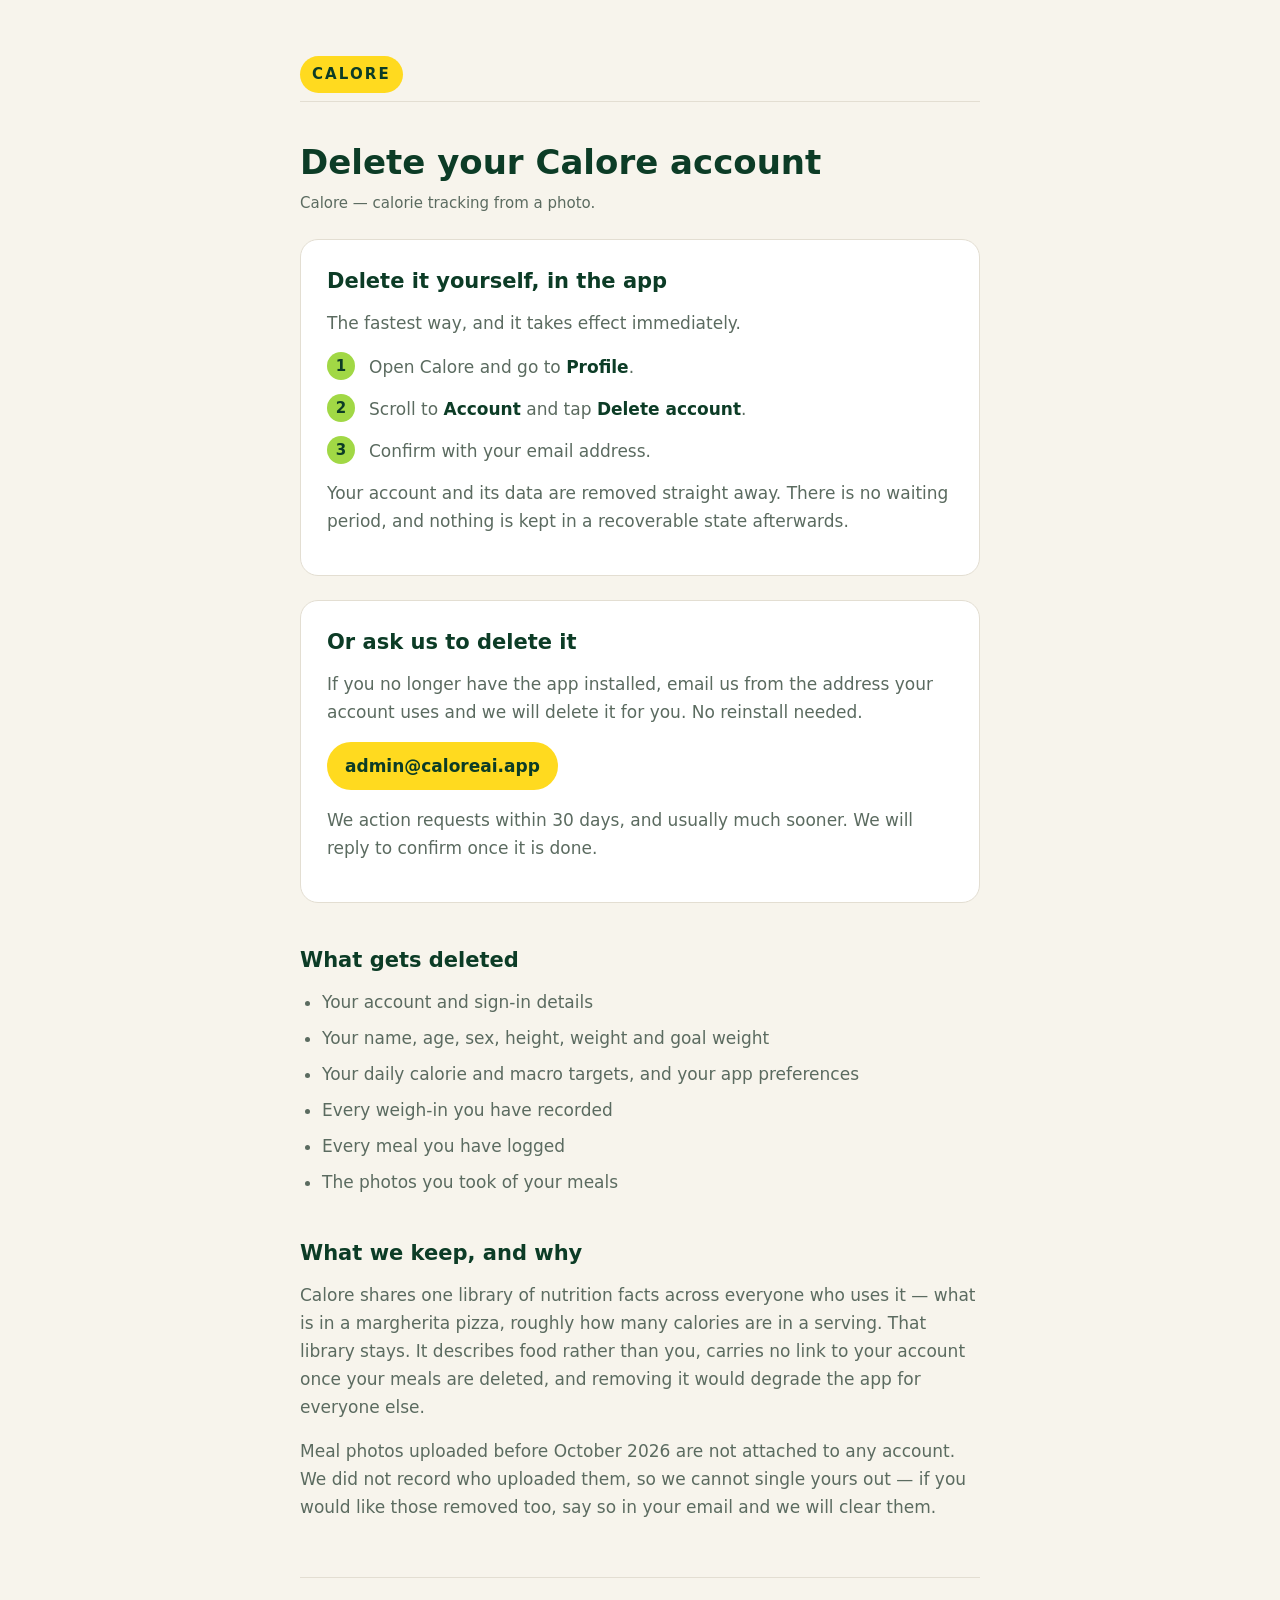
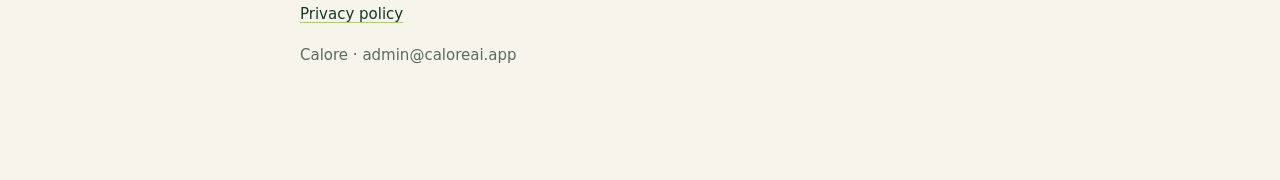
==== delete-account/index.html @ ec3ad157 "The public pages for caloreai.app Both app stores require a privacy policy URL, and Google Play requ" ====
<!DOCTYPE html>
<html lang="en">
<head>
<meta charset="utf-8">
<meta name="viewport" content="width=device-width, initial-scale=1">
<title>Delete your Calore account</title>
<meta name="description" content="How to delete your Calore account and all the data stored with it.">
<link rel="stylesheet" href="../style.css">
</head>
<body>
<main>
  <header><a class="wordmark" href="/">Calore</a></header>

  <h1>Delete your Calore account</h1>
  <p class="updated">Calore — calorie tracking from a photo.</p>

  <div class="card">
    <h2>Delete it yourself, in the app</h2>
    <p>The fastest way, and it takes effect immediately.</p>
    <ol class="steps">
      <li>Open Calore and go to <strong>Profile</strong>.</li>
      <li>Scroll to <strong>Account</strong> and tap <strong>Delete account</strong>.</li>
      <li>Confirm with your email address.</li>
    </ol>
    <p>Your account and its data are removed straight away. There is no waiting
      period, and nothing is kept in a recoverable state afterwards.</p>
  </div>

  <div class="card">
    <h2>Or ask us to delete it</h2>
    <p>If you no longer have the app installed, email us from the address your
      account uses and we will delete it for you. No reinstall needed.</p>
    <p><a class="email" href="mailto:admin@caloreai.app?subject=Delete%20my%20Calore%20account">admin@caloreai.app</a></p>
    <p>We action requests within 30 days, and usually much sooner. We will
      reply to confirm once it is done.</p>
  </div>

  <h2>What gets deleted</h2>
  <ul>
    <li>Your account and sign-in details</li>
    <li>Your name, age, sex, height, weight and goal weight</li>
    <li>Your daily calorie and macro targets, and your app preferences</li>
    <li>Every weigh-in you have recorded</li>
    <li>Every meal you have logged</li>
    <li>The photos you took of your meals</li>
  </ul>

  <h2>What we keep, and why</h2>
  <p>Calore shares one library of nutrition facts across everyone who uses it —
    what is in a margherita pizza, roughly how many calories are in a serving.
    That library stays. It describes food rather than you, carries no link to
    your account once your meals are deleted, and removing it would degrade the
    app for everyone else.</p>
  <p>Meal photos uploaded before October 2026 are not attached to any account.
    We did not record who uploaded them, so we cannot single yours out — if you
    would like those removed too, say so in your email and we will clear them.</p>

  <footer>
    <p><a href="../privacy/">Privacy policy</a></p>
    <p>Calore · admin@caloreai.app</p>
  </footer>
</main>
</body>
</html>
---- style.css ----
/* Calore — shared styles for the public pages.
   Palette matches lib/core/theme/app_colors.dart so the site and the app
   look like the same product. */
:root {
  --forest: #0c3c26;
  --lime: #a1d845;
  --sun: #ffda1f;
  --background: #f7f4ec;
  --surface: #ffffff;
  --text-secondary: #5b6b60;
  --border: #e3ded2;
}

* { box-sizing: border-box; }

body {
  margin: 0;
  padding: 0 24px 96px;
  background: var(--background);
  color: var(--forest);
  font: 17px/1.65 ui-rounded, "SF Pro Rounded", system-ui, -apple-system, Segoe UI, sans-serif;
}

main { max-width: 680px; margin: 0 auto; }

header {
  padding: 56px 0 8px;
  border-bottom: 1px solid var(--border);
  margin-bottom: 40px;
}

.wordmark {
  display: inline-block;
  font-size: 15px;
  font-weight: 800;
  letter-spacing: 0.14em;
  text-transform: uppercase;
  color: var(--forest);
  text-decoration: none;
  padding: 6px 12px;
  border-radius: 999px;
  background: var(--sun);
}

h1 { font-size: 34px; line-height: 1.2; margin: 28px 0 8px; }
h2 { font-size: 21px; margin: 40px 0 10px; }
p, li { color: var(--text-secondary); }
p { margin: 0 0 16px; }
ul { margin: 0 0 16px; padding-left: 22px; }
li { margin-bottom: 8px; }
strong { color: var(--forest); }
a { color: var(--forest); text-decoration-color: var(--lime); text-underline-offset: 3px; }

.updated { font-size: 15px; color: var(--text-secondary); margin: 0 0 8px; }

.card {
  background: var(--surface);
  border: 1px solid var(--border);
  border-radius: 18px;
  padding: 24px 26px;
  margin: 24px 0;
}

.card h2 { margin-top: 0; }

.steps { counter-reset: step; list-style: none; padding: 0; margin: 0; }
.steps li {
  counter-increment: step;
  position: relative;
  padding-left: 42px;
  margin-bottom: 14px;
}
.steps li::before {
  content: counter(step);
  position: absolute;
  left: 0;
  top: -1px;
  width: 28px;
  height: 28px;
  border-radius: 50%;
  background: var(--lime);
  color: var(--forest);
  font-weight: 800;
  font-size: 15px;
  display: grid;
  place-items: center;
}

.email {
  display: inline-block;
  font-weight: 700;
  background: var(--sun);
  color: var(--forest);
  padding: 10px 18px;
  border-radius: 999px;
  text-decoration: none;
}

footer {
  margin-top: 56px;
  padding-top: 24px;
  border-top: 1px solid var(--border);
  font-size: 15px;
  color: var(--text-secondary);
}

@media (max-width: 520px) {
  h1 { font-size: 28px; }
  body { padding: 0 18px 72px; }
}
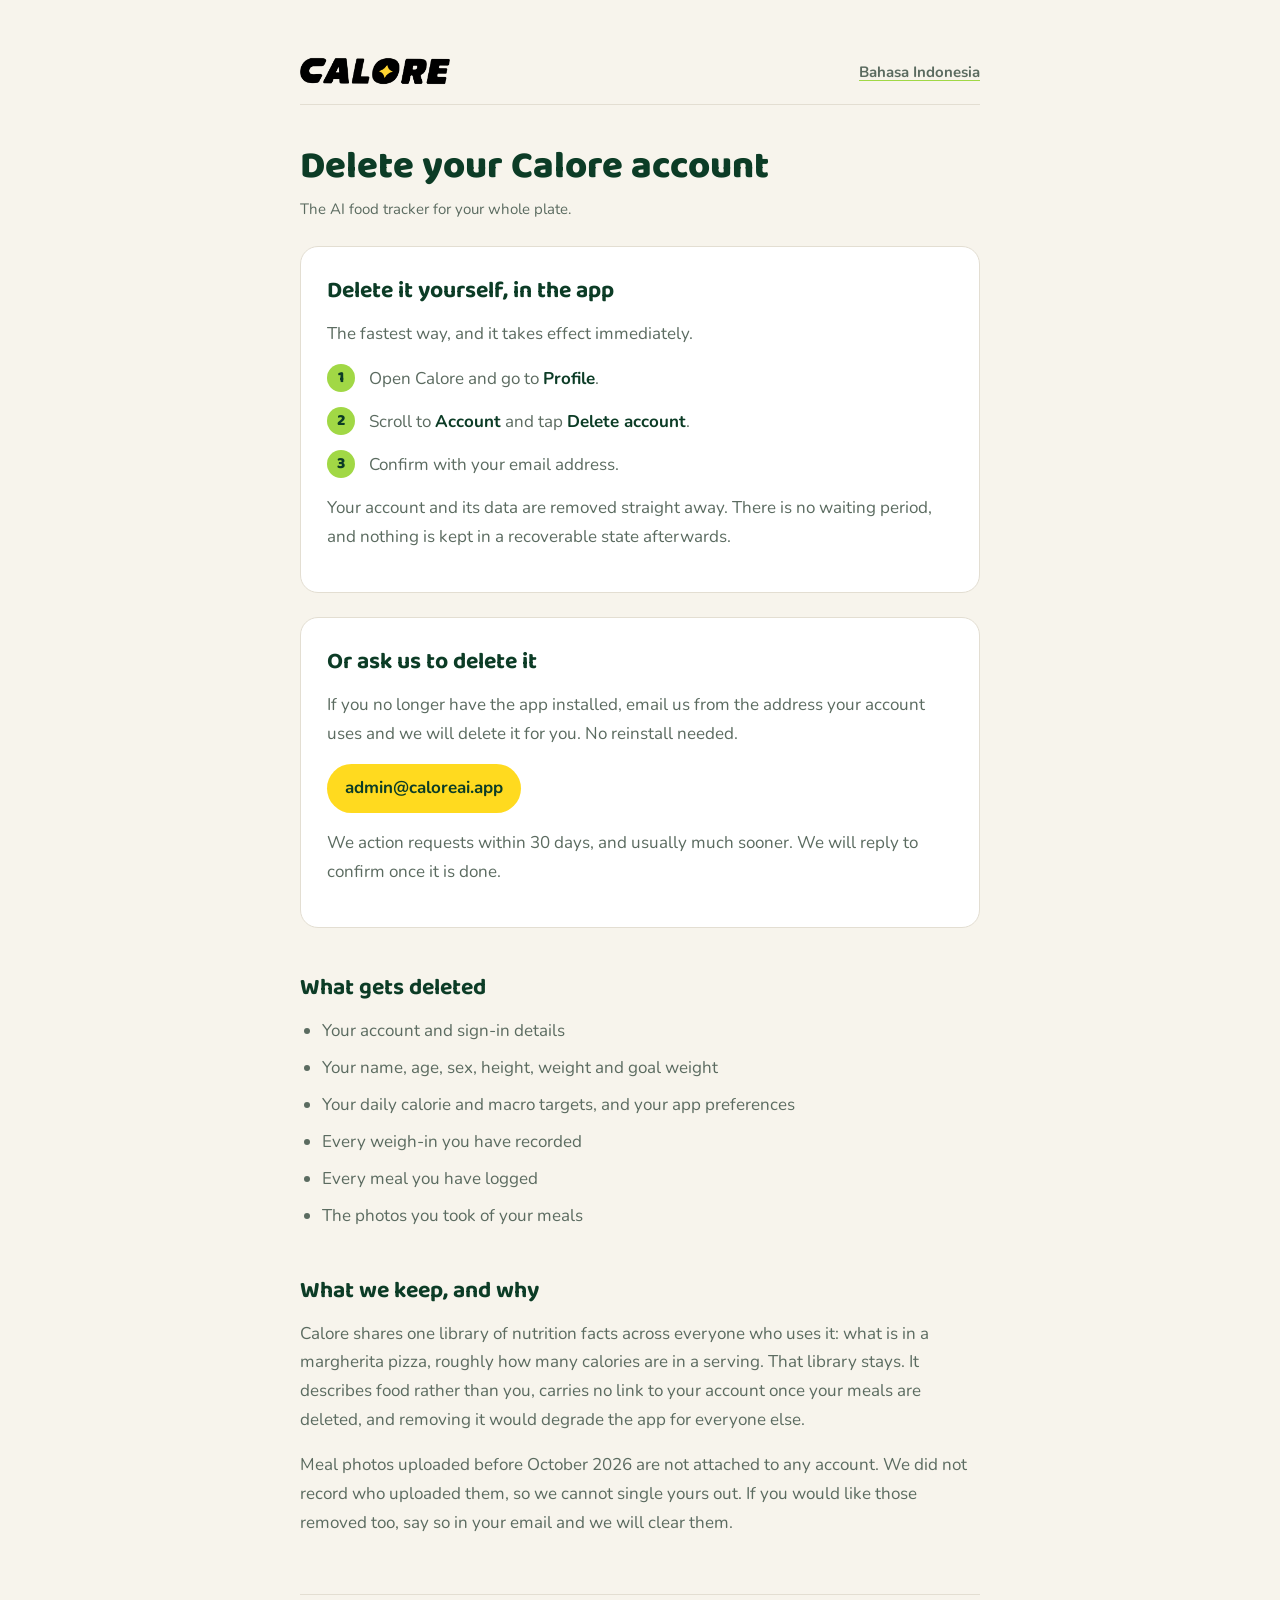
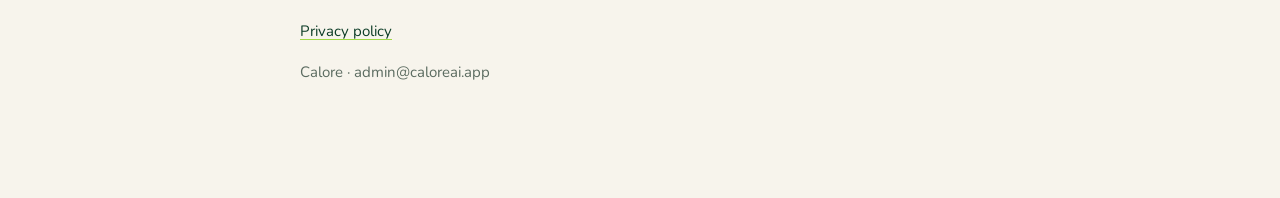
==== commit 6b84058b: "Fix the brand violations, and add the Indonesian pages A brand-voice review against .claude/skills/c" ====
--- a/delete-account/index.html
+++ b/delete-account/index.html
@@ -9,10 +9,10 @@
 </head>
 <body>
 <main>
-  <header><a class="wordmark" href="/">Calore</a></header>
+  <header><a class="wordmark" href="/privacy/"><img src="../calore-wordmark.png" alt="Calore"></a><a class="lang" href="../hapus-akun/">Bahasa Indonesia</a></header>
 
   <h1>Delete your Calore account</h1>
-  <p class="updated">Calore — calorie tracking from a photo.</p>
+  <p class="updated">The AI food tracker for your whole plate.</p>
 
   <div class="card">
     <h2>Delete it yourself, in the app</h2>
@@ -46,13 +46,13 @@
   </ul>
 
   <h2>What we keep, and why</h2>
-  <p>Calore shares one library of nutrition facts across everyone who uses it —
+  <p>Calore shares one library of nutrition facts across everyone who uses it:
     what is in a margherita pizza, roughly how many calories are in a serving.
     That library stays. It describes food rather than you, carries no link to
     your account once your meals are deleted, and removing it would degrade the
     app for everyone else.</p>
   <p>Meal photos uploaded before October 2026 are not attached to any account.
-    We did not record who uploaded them, so we cannot single yours out — if you
+    We did not record who uploaded them, so we cannot single yours out. If you
     would like those removed too, say so in your email and we will clear them.</p>
 
   <footer>
--- a/style.css
+++ b/style.css
@@ -1,6 +1,7 @@
-/* Calore — shared styles for the public pages.
-   Palette matches lib/core/theme/app_colors.dart so the site and the app
-   look like the same product. */
+/* Calore: shared styles for the public pages.
+   Palette and type follow the brand guide, so the site and the app read as
+   one product. Baloo 2 for headlines, Nunito for body. */
+@import url('https://fonts.googleapis.com/css2?family=Baloo+2:wght@600;800&family=Nunito:wght@400;600;700&display=swap');
 :root {
   --forest: #0c3c26;
   --lime: #a1d845;
@@ -18,7 +19,7 @@
   padding: 0 24px 96px;
   background: var(--background);
   color: var(--forest);
-  font: 17px/1.65 ui-rounded, "SF Pro Rounded", system-ui, -apple-system, Segoe UI, sans-serif;
+  font: 400 17px/1.7 Nunito, system-ui, -apple-system, "Segoe UI", sans-serif;
 }
 
 main { max-width: 680px; margin: 0 auto; }
@@ -29,21 +30,12 @@
   margin-bottom: 40px;
 }
 
-.wordmark {
-  display: inline-block;
-  font-size: 15px;
-  font-weight: 800;
-  letter-spacing: 0.14em;
-  text-transform: uppercase;
-  color: var(--forest);
-  text-decoration: none;
-  padding: 6px 12px;
-  border-radius: 999px;
-  background: var(--sun);
-}
+.wordmark { display: inline-block; line-height: 0; }
+.wordmark img { height: 30px; width: auto; }
 
-h1 { font-size: 34px; line-height: 1.2; margin: 28px 0 8px; }
-h2 { font-size: 21px; margin: 40px 0 10px; }
+h1, h2 { font-family: "Baloo 2", Nunito, system-ui, sans-serif; }
+h1 { font-size: 38px; font-weight: 800; line-height: 1.15; margin: 28px 0 8px; }
+h2 { font-size: 23px; font-weight: 700; margin: 40px 0 10px; }
 p, li { color: var(--text-secondary); }
 p { margin: 0 0 16px; }
 ul { margin: 0 0 16px; padding-left: 22px; }
@@ -80,8 +72,9 @@
   border-radius: 50%;
   background: var(--lime);
   color: var(--forest);
+  font-family: "Baloo 2", Nunito, sans-serif;
   font-weight: 800;
-  font-size: 15px;
+  font-size: 16px;
   display: grid;
   place-items: center;
 }
@@ -108,3 +101,13 @@
   h1 { font-size: 28px; }
   body { padding: 0 18px 72px; }
 }
+
+/* Language switch. Both markets get their own page rather than a translation,
+   so the link names the language in that language. */
+.lang {
+  float: right;
+  margin-top: 4px;
+  font-size: 15px;
+  font-weight: 700;
+  color: var(--text-secondary);
+}
